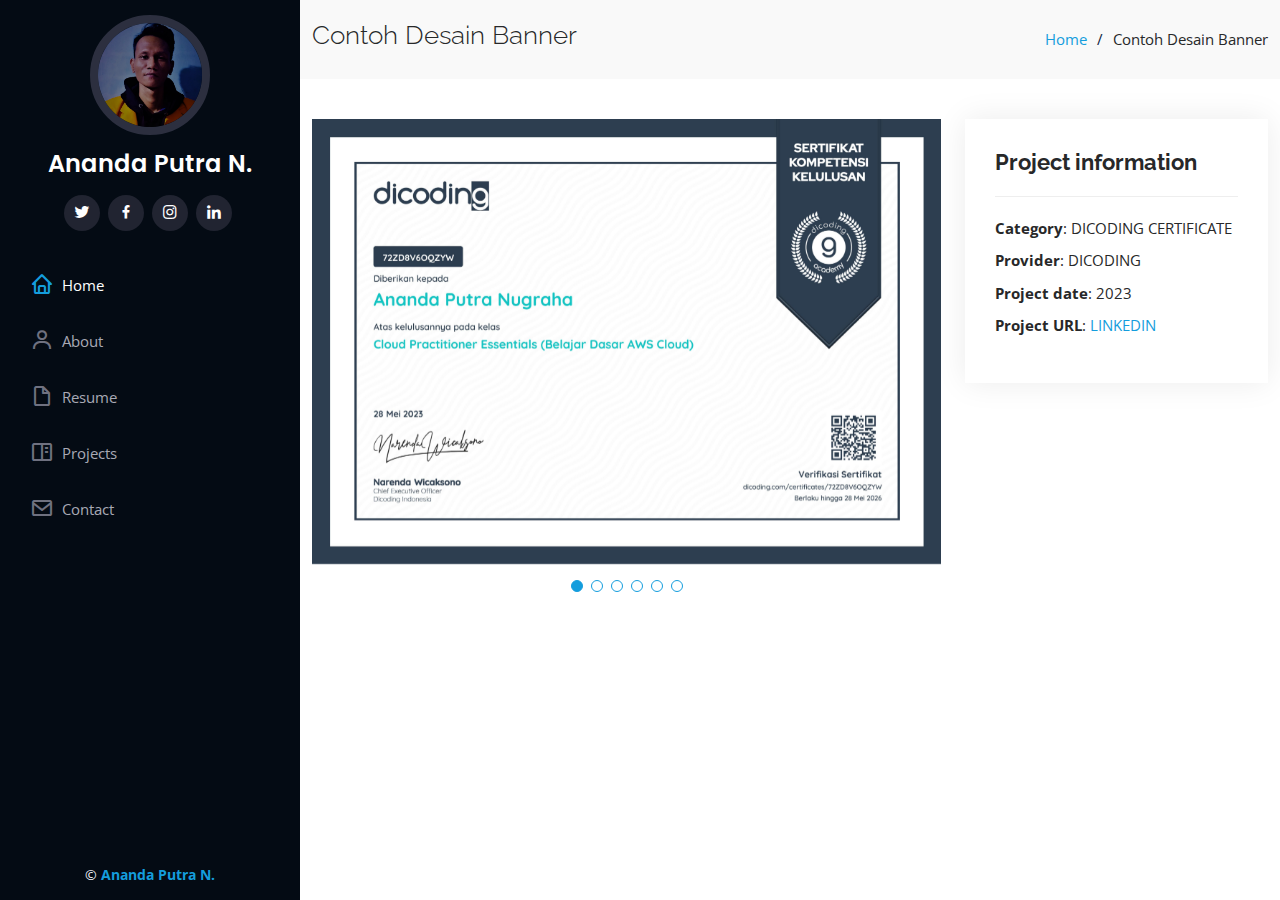
==== dicodingcert.html @ 82dca55d "Add files via upload" ====
<!DOCTYPE html>
<html lang="en">
  <head>
    <meta charset="utf-8" />
    <meta content="width=device-width, initial-scale=1.0" name="viewport" />

    <title>Ananda Putra N. Portfolio</title>
    <meta content="" name="description" />
    <meta content="" name="keywords" />

    <!-- Favicons -->
    <link href="assets/img/avatar.png" rel="icon" />
    <link href="assets/img/apple-touch-icon.png" rel="apple-touch-icon" />

    <!-- Google Fonts -->
    <link href="https://fonts.googleapis.com/css?family=Open+Sans:300,300i,400,400i,600,600i,700,700i|Raleway:300,300i,400,400i,500,500i,600,600i,700,700i|Poppins:300,300i,400,400i,500,500i,600,600i,700,700i" rel="stylesheet" />

    <!-- Vendor CSS Files -->
    <link href="assets/vendor/aos/aos.css" rel="stylesheet" />
    <link href="assets/vendor/bootstrap/css/bootstrap.min.css" rel="stylesheet" />
    <link href="assets/vendor/bootstrap-icons/bootstrap-icons.css" rel="stylesheet" />
    <link href="assets/vendor/boxicons/css/boxicons.min.css" rel="stylesheet" />
    <link href="assets/vendor/glightbox/css/glightbox.min.css" rel="stylesheet" />
    <link href="assets/vendor/swiper/swiper-bundle.min.css" rel="stylesheet" />

    <!-- Template Main CSS File -->
    <link href="assets/css/style.css" rel="stylesheet" />
  </head>

  <body>
    <!-- ======= Mobile nav toggle button ======= -->
    <i class="bi bi-list mobile-nav-toggle d-xl-none"></i>

    <!-- ======= Header ======= -->
    <header id="header">
      <div class="d-flex flex-column">
        <div class="profile">
          <img src="assets/img/pp.jpg" alt="" class="img-fluid rounded-circle" />
          <h1 class="text-light"><a href="index.html">Ananda Putra N.</a></h1>
          <div class="social-links mt-3 text-center">
            <a href="https://twitter.com/apnugrahahaha" class="twitter" target="_blank"><i class="bx bxl-twitter"></i></a>
            <a href="https://www.facebook.com/AnandaPutraAjupNugraha/" class="facebook" target="_blank"><i class="bx bxl-facebook"></i></a>
            <a href="https://www.instagram.com/apnugrahahaha/" class="instagram" target="_blank"><i class="bx bxl-instagram"></i></a>
            <a href="https://www.linkedin.com/in/ananda-putra-nugraha-98309115a/" class="linkedin" target="_blank"><i class="bx bxl-linkedin"></i></a>
          </div>
        </div>

        <nav id="navbar" class="nav-menu navbar">
          <ul>
            <li>
              <a href="index.html" class="nav-link scrollto active"><i class="bx bx-home"></i> <span>Home</span></a>
            </li>
            <li>
              <a href="anandaputran.github.io/#about" class="nav-link scrollto"><i class="bx bx-user"></i> <span>About</span></a>
            </li>
            <li>
              <a href="anandaputran.github.io/#resume" class="nav-link scrollto"><i class="bx bx-file-blank"></i> <span>Resume</span></a>
            </li>
            <li>
              <a href="anandaputran.github.io/#projects" class="nav-link scrollto"><i class="bx bx-book-content"></i> <span>Projects</span></a>
            </li>
            <li>
              <a href="anandaputran.github.io/#contact" class="nav-link scrollto"><i class="bx bx-envelope"></i> <span>Contact</span></a>
            </li>
          </ul>
        </nav>
        <!-- .nav-menu -->
      </div>
    </header>
    <!-- End Header -->

    <main id="main">
      <!-- ======= Breadcrumbs ======= -->
      <section id="breadcrumbs" class="breadcrumbs">
        <div class="container">
          <div class="d-flex justify-content-between align-items-center">
            <h2>Contoh Desain Banner</h2>
            <ol>
              <li><a href="index.html">Home</a></li>
              <li>Contoh Desain Banner</li>
            </ol>
          </div>
        </div>
      </section>
      <!-- End Breadcrumbs -->

      <!-- ======= Portfolio Details Section ======= -->
      <section id="portfolio-details" class="portfolio-details">
        <div class="container">
          <div class="row gy-4">
            <div class="col-lg-8">
              <div class="portfolio-details-slider swiper">
                <div class="swiper-wrapper align-items-center">
                  <div class="swiper-slide">
                    <img src="assets/img/portfolio/aws1.jpg" alt="" />
                  </div>

                  <div class="swiper-slide">
                    <img src="assets/img/portfolio/be1.jpg" alt="" />
                  </div>

                  <div class="swiper-slide">
                    <img src="assets/img/portfolio/fe1.jpg" alt="" />
                  </div>

                  <div class="swiper-slide">
                    <img src="assets/img/portfolio/js1.jpg" alt="" />
                  </div>

                  <div class="swiper-slide">
                    <img src="assets/img/portfolio/re1.jpg" alt="" />
                  </div>

                  <div class="swiper-slide">
                    <img src="assets/img/portfolio/web1.jpg" alt="" />
                  </div>
                </div>
                <div class="swiper-pagination"></div>
              </div>
            </div>

            <div class="col-lg-4">
              <div class="portfolio-info">
                <h3>Project information</h3>
                <ul>
                  <li><strong>Category</strong>: DICODING CERTIFICATE</li>
                  <li><strong>Provider</strong>: DICODING</li>
                  <li><strong>Project date</strong>: 2023</li>
                  <li><strong>Project URL</strong>: <a href="https://www.linkedin.com/in/anandaputran/details/certifications/" target="_blank">LINKEDIN</a></li>
                </ul>
              </div>
            </div>
          </div>
        </div>
      </section>
      <!-- End Portfolio Details Section -->
    </main>
    <!-- End #main -->

    <!-- ======= Footer ======= -->
    <footer id="footer">
      <div class="container">
        <div class="copyright">
          &copy;
          <strong
            ><span><a href="https://www.instagram.com/apnugrahahaha/">Ananda Putra N.</a></span></strong
          >
        </div>
      </div>
    </footer>
    <!-- End  Footer -->

    <a href="#" class="back-to-top d-flex align-items-center justify-content-center"><i class="bi bi-arrow-up-short"></i></a>

    <!-- Vendor JS Files -->
    <script src="assets/vendor/purecounter/purecounter_vanilla.js"></script>
    <script src="assets/vendor/aos/aos.js"></script>
    <script src="assets/vendor/bootstrap/js/bootstrap.bundle.min.js"></script>
    <script src="assets/vendor/glightbox/js/glightbox.min.js"></script>
    <script src="assets/vendor/isotope-layout/isotope.pkgd.min.js"></script>
    <script src="assets/vendor/swiper/swiper-bundle.min.js"></script>
    <script src="assets/vendor/typed.js/typed.min.js"></script>
    <script src="assets/vendor/waypoints/noframework.waypoints.js"></script>
    <script src="assets/vendor/php-email-form/validate.js"></script>

    <!-- Template Main JS File -->
    <script src="assets/js/main.js"></script>
  </body>
</html>
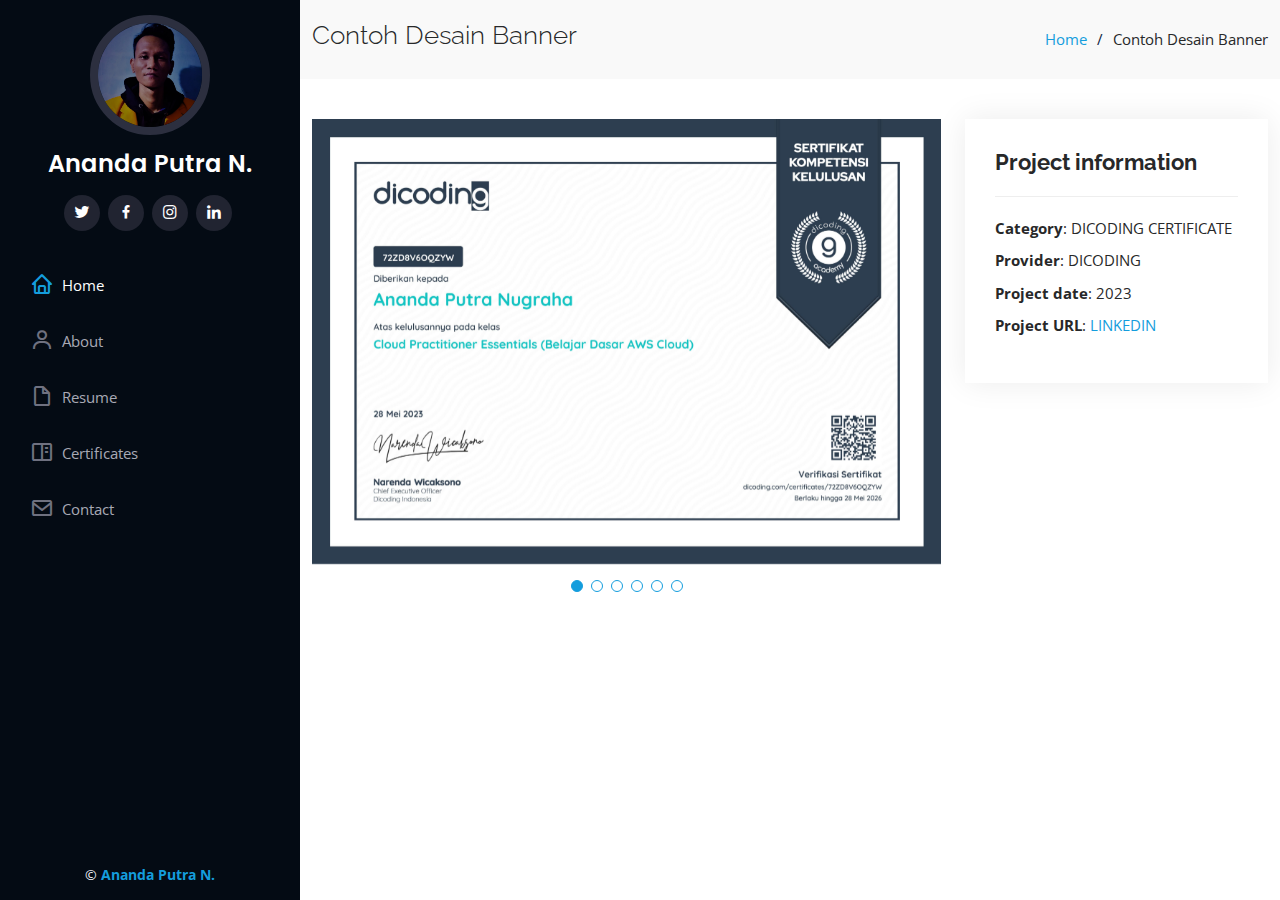
==== commit 433bdfb2: "Update dicodingcert.html" ====
--- a/dicodingcert.html
+++ b/dicodingcert.html
@@ -57,7 +57,7 @@
               <a href="anandaputran.github.io/#resume" class="nav-link scrollto"><i class="bx bx-file-blank"></i> <span>Resume</span></a>
             </li>
             <li>
-              <a href="anandaputran.github.io/#projects" class="nav-link scrollto"><i class="bx bx-book-content"></i> <span>Projects</span></a>
+              <a href="anandaputran.github.io/#certificates" class="nav-link scrollto"><i class="bx bx-book-content"></i> <span>Certificates</span></a>
             </li>
             <li>
               <a href="anandaputran.github.io/#contact" class="nav-link scrollto"><i class="bx bx-envelope"></i> <span>Contact</span></a>
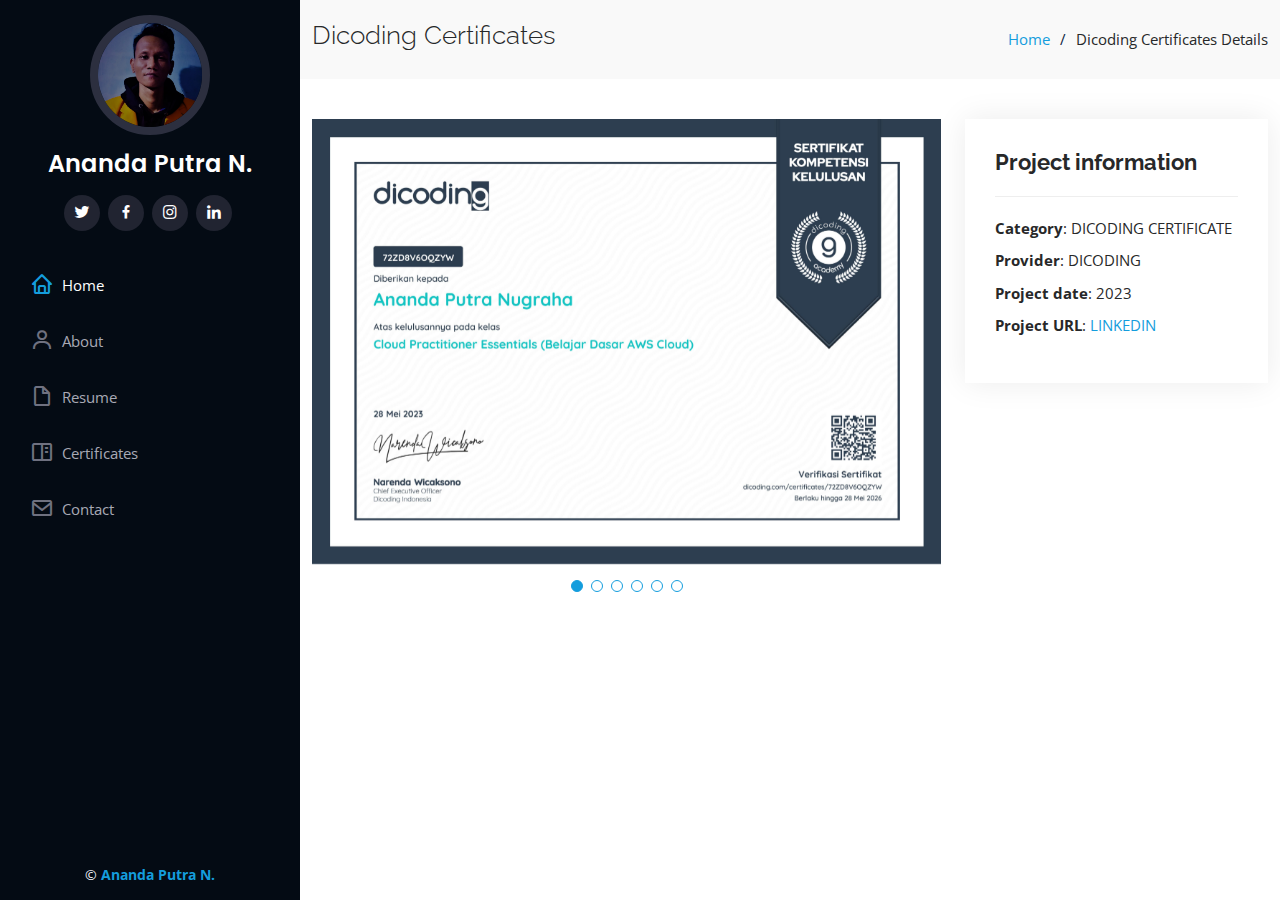
==== commit 68a92229: "Update dicodingcert.html" ====
--- a/dicodingcert.html
+++ b/dicodingcert.html
@@ -74,10 +74,10 @@
       <section id="breadcrumbs" class="breadcrumbs">
         <div class="container">
           <div class="d-flex justify-content-between align-items-center">
-            <h2>Contoh Desain Banner</h2>
+            <h2>Dicoding Certificates</h2>
             <ol>
               <li><a href="index.html">Home</a></li>
-              <li>Contoh Desain Banner</li>
+              <li>Dicoding Certificates Details</li>
             </ol>
           </div>
         </div>
